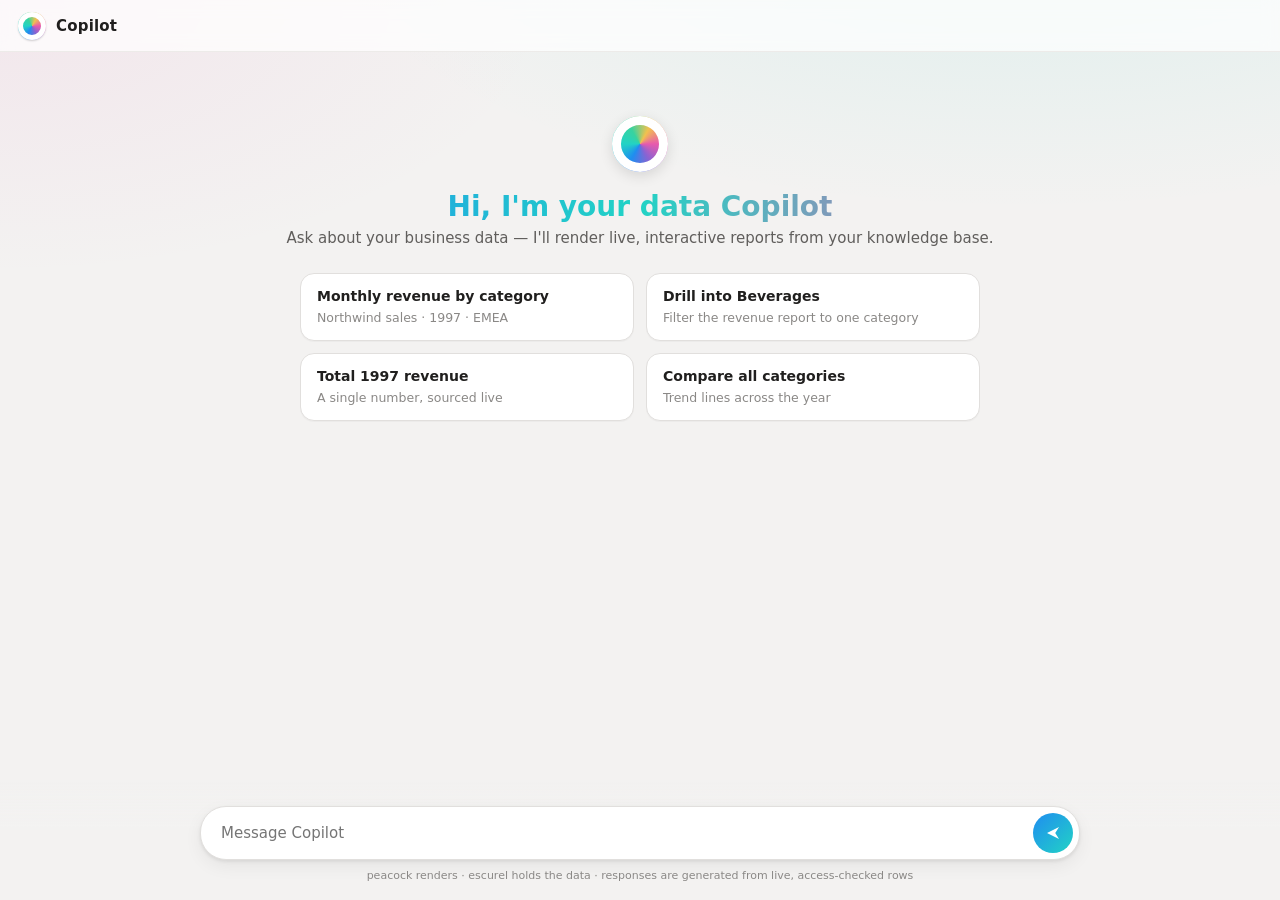
==== crates/peacock-demo/assets/demo.html @ 0a4cb572 "Phases 6–7 + demo: embedded face, HTTP service, Copilot-style chat client The headline verification " ====
<!doctype html>
<html lang="en">
<head>
<meta charset="utf-8" />
<meta name="viewport" content="width=device-width, initial-scale=1" />
<title>Copilot · peacock demo</title>
<style>
  :root {
    --bg: #f3f2f1;
    --panel: #ffffff;
    --ink: #201f1e;
    --ink-soft: #605e5c;
    --ink-faint: #8a8886;
    --line: #edebe9;
    --line-strong: #e1dfdd;
    --user-bubble: #f5f5f3;
    --accent: #0f6cbd;
    --accent-soft: #eff6fc;
    --radius: 14px;
    --shadow: 0 1.6px 3.6px rgba(0,0,0,.08), 0 6px 18px rgba(0,0,0,.06);
    --font: "Segoe UI", -apple-system, system-ui, "Helvetica Neue", Arial, sans-serif;
  }
  * { box-sizing: border-box; }
  html, body { height: 100%; }
  body {
    margin: 0; font-family: var(--font); color: var(--ink);
    background:
      radial-gradient(1200px 500px at 80% -10%, rgba(34,211,197,.10), transparent 60%),
      radial-gradient(1000px 500px at 0% 0%, rgba(232,90,173,.08), transparent 55%),
      var(--bg);
    -webkit-font-smoothing: antialiased;
  }

  /* Copilot ribbon mark */
  .mark { width: 28px; height: 28px; border-radius: 50%; flex: none;
    background: conic-gradient(from 210deg, #1f8df0, #22d3c5, #38d39f, #f2c14e, #e85aad, #8a63d2, #1f8df0);
    box-shadow: inset 0 0 0 5px #fff, 0 1px 2px rgba(0,0,0,.18);
  }
  .mark.sm { width: 22px; height: 22px; box-shadow: inset 0 0 0 4px #fff, 0 1px 2px rgba(0,0,0,.18); }

  header.topbar {
    height: 52px; display: flex; align-items: center; gap: 10px;
    padding: 0 18px; border-bottom: 1px solid var(--line);
    background: rgba(255,255,255,.72); backdrop-filter: blur(8px);
    position: sticky; top: 0; z-index: 5;
  }
  .topbar .brand { font-weight: 600; letter-spacing: .2px; font-size: 15px; }
  .topbar .ctx {
    margin-left: auto; display: flex; gap: 8px; align-items: center;
    font-size: 12px; color: var(--ink-soft);
  }
  .ctx .pill {
    display: inline-flex; align-items: center; gap: 6px;
    background: var(--accent-soft); color: var(--accent);
    border: 1px solid #cfe4f7; padding: 4px 10px; border-radius: 999px; font-weight: 600;
  }
  .ctx .pill .dot { width: 7px; height: 7px; border-radius: 50%; background: #22d3c5; box-shadow: 0 0 0 3px rgba(34,211,197,.18); }

  main { max-width: 880px; margin: 0 auto; padding: 8px 20px 160px; }

  /* Greeting / empty state */
  .hero { text-align: center; padding: 56px 10px 26px; }
  .hero .bigmark { width: 56px; height: 56px; margin: 0 auto 18px;
    border-radius: 50%; background: conic-gradient(from 210deg, #1f8df0, #22d3c5, #38d39f, #f2c14e, #e85aad, #8a63d2, #1f8df0);
    box-shadow: inset 0 0 0 9px #fff, 0 4px 14px rgba(0,0,0,.12); }
  .hero h1 { font-size: 28px; font-weight: 600; margin: 0 0 6px;
    background: linear-gradient(90deg,#1f8df0,#22d3c5,#e85aad); -webkit-background-clip: text; background-clip: text; color: transparent; }
  .hero p { color: var(--ink-soft); margin: 0; font-size: 15px; }
  .suggestions { display: grid; grid-template-columns: repeat(2,1fr); gap: 12px; margin: 26px auto 0; max-width: 680px; }
  .sugg { text-align: left; background: var(--panel); border: 1px solid var(--line-strong);
    border-radius: var(--radius); padding: 14px 16px; cursor: pointer; transition: .15s;
    box-shadow: 0 1px 1px rgba(0,0,0,.03); }
  .sugg:hover { border-color: #c7c6c4; transform: translateY(-1px); box-shadow: var(--shadow); }
  .sugg b { display: block; font-size: 14px; margin-bottom: 3px; }
  .sugg span { font-size: 12.5px; color: var(--ink-faint); }

  /* Messages */
  .msg { display: flex; gap: 12px; margin: 22px 0; animation: rise .35s ease both; }
  @keyframes rise { from { opacity: 0; transform: translateY(8px); } to { opacity: 1; transform: none; } }
  .msg.user { justify-content: flex-end; }
  .msg.user .bubble { background: var(--user-bubble); border: 1px solid var(--line-strong);
    padding: 10px 14px; border-radius: 16px 16px 4px 16px; max-width: 70%; font-size: 14.5px; }
  .msg.bot .avatar { margin-top: 2px; }
  .msg.bot .body { flex: 1; min-width: 0; }
  .msg.bot .body .say { font-size: 14.5px; line-height: 1.55; color: var(--ink); }
  .who { font-size: 12px; color: var(--ink-faint); margin-bottom: 4px; font-weight: 600; }

  /* Typing */
  .typing { display: inline-flex; gap: 4px; padding: 6px 2px; }
  .typing i { width: 7px; height: 7px; border-radius: 50%; background: #b3b0ad; animation: blink 1.2s infinite both; }
  .typing i:nth-child(2){ animation-delay:.2s } .typing i:nth-child(3){ animation-delay:.4s }
  @keyframes blink { 0%,80%,100%{ opacity:.3; transform: translateY(0) } 40%{ opacity:1; transform: translateY(-2px) } }

  /* Report card (the MCP App surface) */
  .card { margin-top: 12px; background: var(--panel); border: 1px solid var(--line-strong);
    border-radius: var(--radius); box-shadow: var(--shadow); overflow: hidden; }
  .card .head { display: flex; align-items: center; gap: 10px; padding: 13px 16px; border-bottom: 1px solid var(--line); }
  .card .head .t { font-weight: 600; font-size: 14.5px; }
  .card .head .sub { font-size: 12px; color: var(--ink-faint); }
  .badge { margin-left: auto; font-size: 11px; font-weight: 600; color: #3b6e22;
    background: #eef7e8; border: 1px solid #d6ecc6; padding: 3px 9px; border-radius: 999px; }
  .kpis { display: flex; gap: 12px; padding: 14px 16px 4px; flex-wrap: wrap; }
  .kpi { flex: 1; min-width: 130px; background: linear-gradient(180deg,#fbfdff,#f4f9fe);
    border: 1px solid #e4eef8; border-radius: 12px; padding: 12px 14px; }
  .kpi .l { font-size: 11.5px; color: var(--ink-soft); text-transform: uppercase; letter-spacing: .4px; }
  .kpi .v { font-size: 24px; font-weight: 700; margin-top: 3px; letter-spacing: -.3px; }
  .kpi .v.accent { color: var(--accent); }
  .chartwrap { padding: 8px 12px 4px; }
  .chartwrap img { width: 100%; height: auto; display: block; border-radius: 8px; }
  .chips { display: flex; gap: 8px; flex-wrap: wrap; padding: 6px 16px 14px; }
  .chip { font-size: 12.5px; padding: 6px 12px; border-radius: 999px; cursor: pointer;
    border: 1px solid var(--line-strong); background: #fff; transition: .14s; }
  .chip:hover { border-color: var(--accent); color: var(--accent); }
  .chip.on { background: var(--accent); color: #fff; border-color: var(--accent); }
  details.tbl { border-top: 1px solid var(--line); }
  details.tbl summary { cursor: pointer; padding: 11px 16px; font-size: 13px; color: var(--ink-soft); user-select: none; }
  details.tbl[open] summary { color: var(--ink); font-weight: 600; }
  .tablebox { max-height: 240px; overflow: auto; padding: 0 8px 12px; }
  table { width: 100%; border-collapse: collapse; font-size: 13px; }
  th, td { text-align: left; padding: 7px 10px; border-bottom: 1px solid var(--line); }
  th { position: sticky; top: 0; background: #fff; color: var(--ink-soft); font-weight: 600; }
  td.num, th.num { text-align: right; font-variant-numeric: tabular-nums; }

  /* Composer */
  .composer { position: fixed; left: 0; right: 0; bottom: 0;
    background: linear-gradient(180deg, rgba(243,242,241,0), var(--bg) 38%); padding: 14px 20px 18px; }
  .composer .inner { max-width: 880px; margin: 0 auto; }
  .quick { display: flex; gap: 8px; flex-wrap: wrap; margin-bottom: 10px; }
  .quick button { font-size: 12.5px; padding: 7px 12px; border-radius: 999px; cursor: pointer;
    background: #fff; border: 1px solid var(--line-strong); color: var(--ink-soft); }
  .quick button:hover { border-color: var(--accent); color: var(--accent); }
  .inputrow { display: flex; align-items: center; gap: 8px; background: #fff;
    border: 1px solid var(--line-strong); border-radius: 26px; padding: 6px 6px 6px 18px;
    box-shadow: var(--shadow); }
  .inputrow input { flex: 1; border: 0; outline: 0; font: inherit; font-size: 15px; background: transparent; color: var(--ink); }
  .send { width: 40px; height: 40px; border: 0; border-radius: 50%; cursor: pointer; color: #fff;
    background: linear-gradient(135deg,#1f8df0,#22d3c5); display: grid; place-items: center; transition: .15s; }
  .send:hover { filter: brightness(1.06); transform: scale(1.04); }
  .send:disabled { opacity: .5; cursor: default; transform: none; }
  .foot { text-align: center; font-size: 11px; color: var(--ink-faint); margin-top: 9px; }
</style>
</head>
<body>
  <header class="topbar">
    <div class="mark"></div>
    <div class="brand">Copilot</div>
    <div class="ctx">
      <span id="ctxPill" class="pill" style="display:none"><span class="dot"></span><span id="ctxText"></span></span>
    </div>
  </header>

  <main id="thread">
    <section class="hero" id="hero">
      <div class="bigmark"></div>
      <h1>Hi, I'm your data Copilot</h1>
      <p>Ask about your business data — I'll render live, interactive reports from your knowledge base.</p>
      <div class="suggestions">
        <div class="sugg" data-q="Show me monthly revenue by product category">
          <b>Monthly revenue by category</b><span>Northwind sales · 1997 · EMEA</span>
        </div>
        <div class="sugg" data-q="How did Beverages perform last year?">
          <b>Drill into Beverages</b><span>Filter the revenue report to one category</span>
        </div>
        <div class="sugg" data-q="What were total sales in 1997?">
          <b>Total 1997 revenue</b><span>A single number, sourced live</span>
        </div>
        <div class="sugg" data-q="Compare categories for the year">
          <b>Compare all categories</b><span>Trend lines across the year</span>
        </div>
      </div>
    </section>
  </main>

  <div class="composer">
    <div class="inner">
      <div class="quick" id="quick"></div>
      <div class="inputrow">
        <input id="input" placeholder="Message Copilot" autocomplete="off" />
        <button class="send" id="send" title="Send">
          <svg width="18" height="18" viewBox="0 0 24 24" fill="none"><path d="M4 12l16-8-5 8 5 8-16-8z" fill="currentColor"/></svg>
        </button>
      </div>
      <div class="foot">peacock renders · escurel holds the data · responses are generated from live, access-checked rows</div>
    </div>
  </div>

<script>
const REPORT = "northwind-monthly-revenue";
const PALETTE = ["#4c78a8","#f58518","#54a24b","#e45756","#72b7b2","#ff9da6","#9d755d","#bab0ac"];
const thread = document.getElementById("thread");
const hero = document.getElementById("hero");
const input = document.getElementById("input");
const sendBtn = document.getElementById("send");
const quick = document.getElementById("quick");
const ctxPill = document.getElementById("ctxPill");
const ctxText = document.getElementById("ctxText");
let currentParams = { from: "1997-01-01", to: "1997-12-31", category: "ALL" };

const money = n => "$" + Number(n).toLocaleString("en-US", {maximumFractionDigits:0});

function scrollDown(){ window.scrollTo({ top: document.body.scrollHeight, behavior: "smooth" }); }

function addUser(text){
  hero?.remove();
  const el = document.createElement("div");
  el.className = "msg user";
  el.innerHTML = `<div class="bubble"></div>`;
  el.querySelector(".bubble").textContent = text;
  thread.appendChild(el); scrollDown();
}

function addBot(){
  const el = document.createElement("div");
  el.className = "msg bot";
  el.innerHTML = `<div class="avatar"><div class="mark sm"></div></div>
    <div class="body"><div class="who">Copilot</div><div class="say"></div></div>`;
  thread.appendChild(el); scrollDown();
  return el.querySelector(".say");
}

function typing(say){ say.innerHTML = `<div class="typing"><i></i><i></i><i></i></div>`; }

function kpiTile(label, value, accent){
  return `<div class="kpi"><div class="l">${label}</div><div class="v ${accent?'accent':''}">${value}</div></div>`;
}

function renderCard(say, data, lead){
  const comps = data.a2ui.components || [];
  const rows = (data.structuredContent.rows) || [];
  const params = data.structuredContent.current_params || currentParams;
  currentParams = params;

  // KPI from the report + a couple derived tiles for richness.
  const kpi = comps.find(c => c.kind === "kpi");
  const total = kpi ? kpi.value : rows.reduce((a,r)=>a+(+r.revenue||0),0);
  const cats = [...new Set(rows.map(r => r.category))];
  const months = [...new Set(rows.map(r => r.month))];
  const top = cats.map(c => [c, rows.filter(r=>r.category===c).reduce((a,r)=>a+(+r.revenue||0),0)])
                  .sort((a,b)=>b[1]-a[1])[0];

  const scope = params.category && params.category !== "ALL" ? params.category : "All categories";

  // Drill chips (distinct categories + all).
  const allCats = ["ALL","Beverages","Condiments","Dairy Products","Produce","Seafood"];
  const chips = allCats.map(c => {
    const on = (params.category||"ALL") === c ? "on" : "";
    const label = c === "ALL" ? "All categories" : c;
    return `<div class="chip ${on}" data-cat="${c}">${label}</div>`;
  }).join("");

  // Table.
  const head = `<tr><th>Month</th><th>Category</th><th class="num">Revenue</th></tr>`;
  const trs = rows.map(r => `<tr><td>${r.month}</td><td>${r.category}</td><td class="num">${money(r.revenue)}</td></tr>`).join("");

  const img = data.png_base64 ? `<div class="chartwrap"><img alt="Revenue chart" src="data:image/png;base64,${data.png_base64}"/></div>` : "";

  say.innerHTML = `
    <div style="margin-bottom:10px">${lead}</div>
    <div class="card">
      <div class="head">
        <div class="mark sm"></div>
        <div><div class="t">Northwind revenue by category</div><div class="sub">${scope} · ${months.length} months · live from escurel</div></div>
        <div class="badge">MCP App · live</div>
      </div>
      <div class="kpis">
        ${kpiTile("Total revenue", money(total), true)}
        ${kpiTile("Categories", String(cats.length))}
        ${kpiTile("Top category", top ? top[0] : "—")}
      </div>
      ${img}
      <div class="chips">${chips}</div>
      <details class="tbl"><summary>Show data (${rows.length} rows)</summary>
        <div class="tablebox"><table>${head}${trs}</table></div>
      </details>
    </div>`;

  // wire drill chips
  say.querySelectorAll(".chip").forEach(ch => ch.addEventListener("click", () => drill(ch.dataset.cat)));

  // context sync indicator (the agent now "knows" the view state)
  ctxPill.style.display = "inline-flex";
  ctxText.textContent = `Context · category = ${params.category||"ALL"}`;
}

async function callRender(params){
  const res = await fetch("/v1/render_report", {
    method: "POST", headers: { "content-type": "application/json" },
    body: JSON.stringify({ report_id: REPORT, params, png: true })
  });
  if(!res.ok){ const e = await res.json().catch(()=>({message:res.statusText})); throw new Error(e.message||"render failed"); }
  return res.json();
}

function leadFor(data){
  const rows = data.structuredContent.rows || [];
  const total = rows.reduce((a,r)=>a+(+r.revenue||0),0);
  const p = data.structuredContent.current_params || {};
  if(p.category && p.category !== "ALL")
    return `Here's <b>${p.category}</b> revenue across 1997 — it totalled <b>${money(total)}</b>. Tap another category to compare, or ask me a follow-up.`;
  return `Here's <b>monthly revenue by product category</b> for 1997 (Northwind, EMEA). The full year came to <b>${money(total)}</b>. Tap a category to drill in.`;
}

async function showReport(params, userText){
  if(userText) addUser(userText);
  const say = addBot(); typing(say);
  try {
    const data = await callRender(params);
    renderCard(say, data, leadFor(data));
    showQuick();
  } catch(e){
    say.innerHTML = `I couldn't render that — <em>${e.message}</em>`;
  }
  scrollDown();
}

async function drill(cat){
  const params = { ...currentParams, category: cat };
  const label = cat === "ALL" ? "all categories" : cat;
  addUser(`Show ${label}`);
  const say = addBot(); typing(say);
  try {
    const data = await callRender(params);
    renderCard(say, data, leadFor(data));
  } catch(e){ say.innerHTML = `Couldn't drill — <em>${e.message}</em>`; }
  scrollDown();
}

function showQuick(){
  quick.innerHTML = "";
  [["Filter to Beverages","Beverages"],["Filter to Seafood","Seafood"],["Back to all categories","ALL"]]
    .forEach(([label,cat]) => {
      const b = document.createElement("button"); b.textContent = label;
      b.onclick = () => drill(cat); quick.appendChild(b);
    });
}

// Intent routing — tiny keyword match so typing feels real.
function route(text){
  const t = text.toLowerCase();
  const cat = ["beverages","condiments","dairy","produce","seafood"].find(c => t.includes(c));
  if(cat){
    const map = {dairy:"Dairy Products"};
    const proper = map[cat] || cat[0].toUpperCase()+cat.slice(1);
    return { params: { ...currentParams, category: proper } };
  }
  return { params: { from:"1997-01-01", to:"1997-12-31", category:"ALL" } };
}

function submit(text){
  if(!text.trim()) return;
  const { params } = route(text);
  showReport(params, text);
}

sendBtn.onclick = () => { const v = input.value; input.value=""; submit(v); };
input.addEventListener("keydown", e => { if(e.key==="Enter"){ const v=input.value; input.value=""; submit(v); }});
document.querySelectorAll(".sugg").forEach(s => s.addEventListener("click", () => submit(s.dataset.q)));
</script>
</body>
</html>
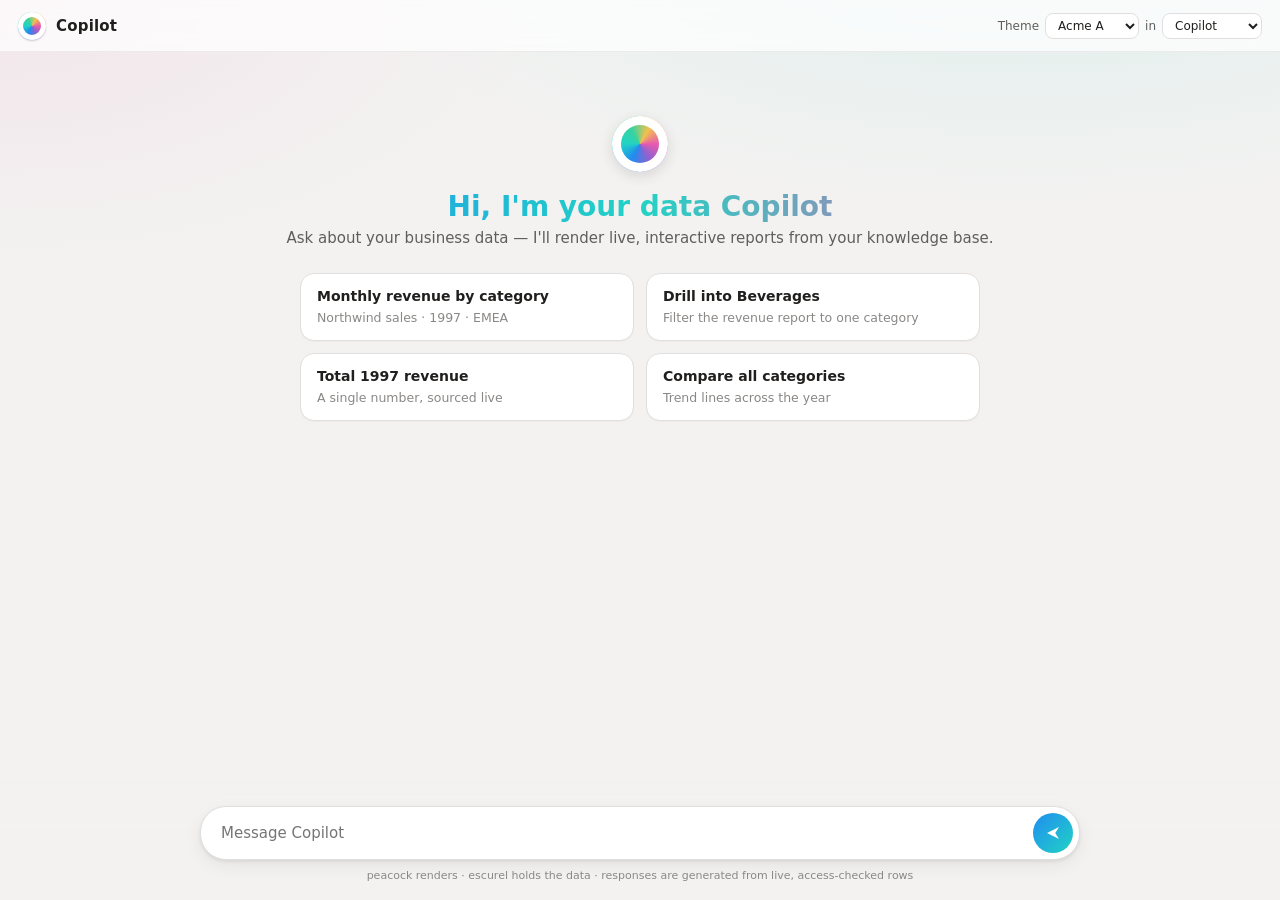
==== commit d021bc69: "Theming polish + demo theme switcher + stacked-bar overview Theming polish: - Real corporate fonts i" ====
--- a/crates/peacock-demo/assets/demo.html
+++ b/crates/peacock-demo/assets/demo.html
@@ -5,20 +5,23 @@
 <meta name="viewport" content="width=device-width, initial-scale=1" />
 <title>Copilot · peacock demo</title>
 <style>
+  /* The demo's tokens reference peacock's --pk-* theme tokens (injected at
+     render time via #pk-theme), falling back to the stock Copilot look. So
+     switching company/host live restyles the whole UI from one CSS source. */
   :root {
-    --bg: #f3f2f1;
-    --panel: #ffffff;
-    --ink: #201f1e;
-    --ink-soft: #605e5c;
+    --bg: var(--pk-bg, #f3f2f1);
+    --panel: var(--pk-surface, #ffffff);
+    --ink: var(--pk-text, #201f1e);
+    --ink-soft: var(--pk-muted, #605e5c);
     --ink-faint: #8a8886;
-    --line: #edebe9;
-    --line-strong: #e1dfdd;
+    --line: var(--pk-border, #edebe9);
+    --line-strong: var(--pk-border, #e1dfdd);
     --user-bubble: #f5f5f3;
-    --accent: #0f6cbd;
+    --accent: var(--pk-brand, #0f6cbd);
     --accent-soft: #eff6fc;
-    --radius: 14px;
+    --radius: var(--pk-radius, 14px);
     --shadow: 0 1.6px 3.6px rgba(0,0,0,.08), 0 6px 18px rgba(0,0,0,.06);
-    --font: "Segoe UI", -apple-system, system-ui, "Helvetica Neue", Arial, sans-serif;
+    --font: var(--pk-font, "Segoe UI", -apple-system, system-ui, "Helvetica Neue", Arial, sans-serif);
   }
   * { box-sizing: border-box; }
   html, body { height: 100%; }
@@ -138,13 +141,32 @@
   .send:hover { filter: brightness(1.06); transform: scale(1.04); }
   .send:disabled { opacity: .5; cursor: default; transform: none; }
   .foot { text-align: center; font-size: 11px; color: var(--ink-faint); margin-top: 9px; }
+  /* Theme switcher controls. */
+  .switch { display: flex; align-items: center; gap: 6px; font-size: 12px; color: var(--ink-soft); }
+  .switch select { font: inherit; font-size: 12px; padding: 4px 8px; border-radius: 8px;
+    border: 1px solid var(--line-strong); background: #fff; color: var(--ink); cursor: pointer; }
 </style>
+<style id="pk-theme"></style>
 </head>
 <body>
   <header class="topbar">
     <div class="mark"></div>
     <div class="brand">Copilot</div>
     <div class="ctx">
+      <div class="switch" title="Corporate identity ⊕ host look — one theme styles the chart and this UI">
+        <span>Theme</span>
+        <select id="brandSel">
+          <option value="default">No brand</option>
+          <option value="company-a" selected>Acme A</option>
+          <option value="company-b">Beta B</option>
+        </select>
+        <span>in</span>
+        <select id="hostSel">
+          <option value="copilot" selected>Copilot</option>
+          <option value="whatsapp">WhatsApp</option>
+          <option value="gemini">Gemini</option>
+        </select>
+      </div>
       <span id="ctxPill" class="pill" style="display:none"><span class="dot"></span><span id="ctxText"></span></span>
     </div>
   </header>
@@ -282,14 +304,29 @@
   ctxText.textContent = `Context · category = ${params.category||"ALL"}`;
 }
 
+const brandSel = document.getElementById("brandSel");
+const hostSel = document.getElementById("hostSel");
+const pkTheme = document.getElementById("pk-theme");
+
 async function callRender(params){
   const res = await fetch("/v1/render_report", {
     method: "POST", headers: { "content-type": "application/json" },
-    body: JSON.stringify({ report_id: REPORT, params, png: true })
+    body: JSON.stringify({ report_id: REPORT, params, png: true,
+                           host: hostSel.value, brand: brandSel.value })
   });
   if(!res.ok){ const e = await res.json().catch(()=>({message:res.statusText})); throw new Error(e.message||"render failed"); }
-  return res.json();
-}
+  const data = await res.json();
+  // One theme, both surfaces: the chart PNG came themed; apply the same CSS to
+  // this UI so the whole report restyles to (company ⊕ host).
+  if(data.theme_css) pkTheme.textContent = data.theme_css;
+  return data;
+}
+
+// Re-render the current report when the company or host changes.
+let lastParams = null;
+function reTheme(){ if(lastParams) showReport(lastParams); }
+brandSel.addEventListener("change", reTheme);
+hostSel.addEventListener("change", reTheme);
 
 function leadFor(data){
   const rows = data.structuredContent.rows || [];
@@ -301,6 +338,7 @@
 }
 
 async function showReport(params, userText){
+  lastParams = params;
   if(userText) addUser(userText);
   const say = addBot(); typing(say);
   try {
@@ -315,6 +353,7 @@
 
 async function drill(cat){
   const params = { ...currentParams, category: cat };
+  lastParams = params;
   const label = cat === "ALL" ? "all categories" : cat;
   addUser(`Show ${label}`);
   const say = addBot(); typing(say);
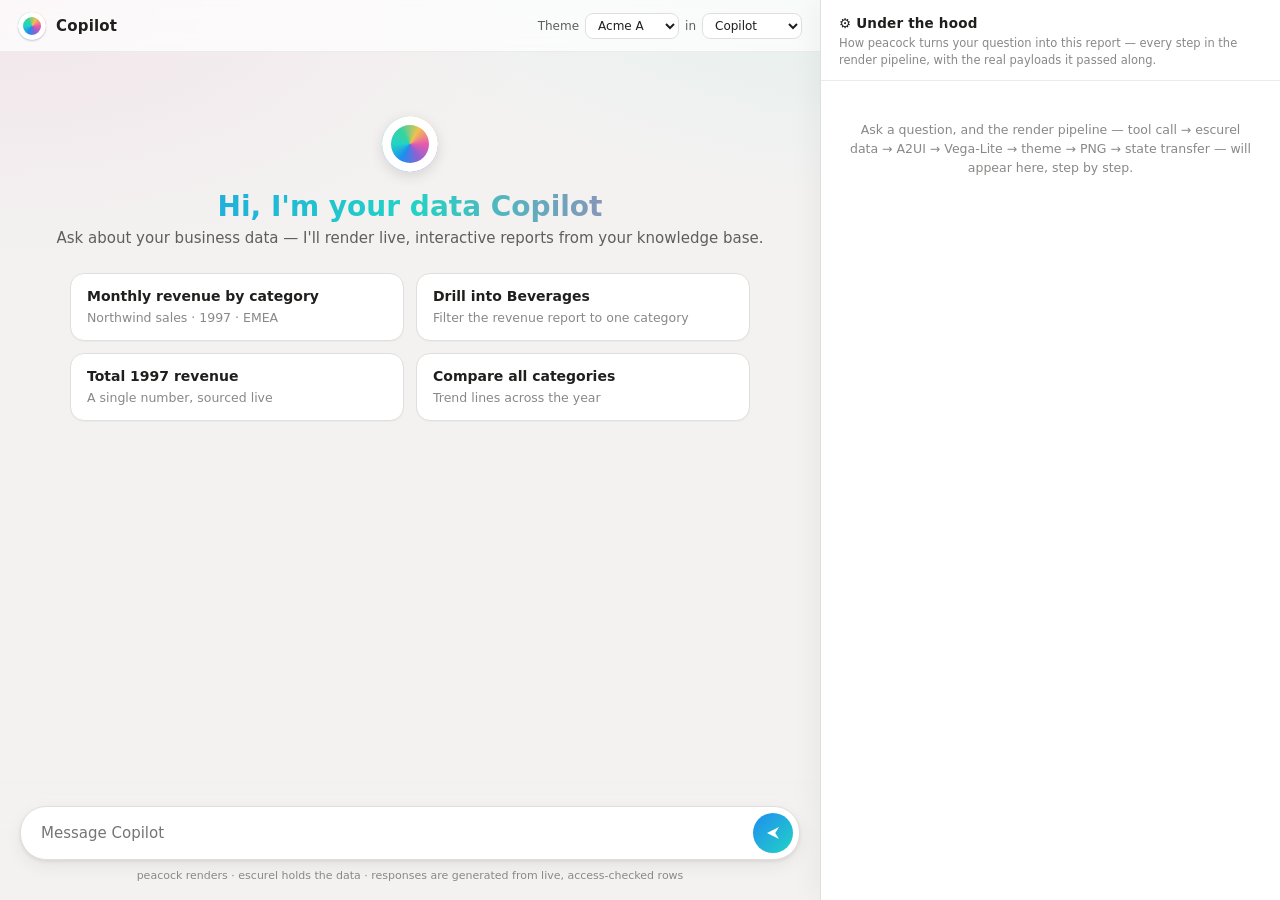
==== commit 7eabf491: "Demo: add an "under the hood" inspector rail beside the chat The render_report response now carries " ====
--- a/crates/peacock-demo/assets/demo.html
+++ b/crates/peacock-demo/assets/demo.html
@@ -145,6 +145,48 @@
   .switch { display: flex; align-items: center; gap: 6px; font-size: 12px; color: var(--ink-soft); }
   .switch select { font: inherit; font-size: 12px; padding: 4px 8px; border-radius: 8px;
     border: 1px solid var(--line-strong); background: #fff; color: var(--ink); cursor: pointer; }
+
+  /* "Under the hood" inspector — the render pipeline beside the chat. Hidden on
+     narrow screens; on wide ones it's a fixed right rail and the chat reserves
+     space for it (body padding-right + composer offset below). */
+  #inspector { position: fixed; top: 0; right: 0; bottom: 0; width: 460px; z-index: 6;
+    background: var(--panel); border-left: 1px solid var(--line-strong);
+    display: none; flex-direction: column; box-shadow: -8px 0 24px rgba(0,0,0,.04); }
+  .insp-head { padding: 15px 18px 12px; border-bottom: 1px solid var(--line); background: var(--panel); }
+  .insp-title { font-weight: 700; font-size: 13.5px; letter-spacing: .2px; }
+  .insp-title::before { content: "⚙  "; }
+  .insp-sub { font-size: 11.5px; color: var(--ink-faint); margin-top: 4px; line-height: 1.45; }
+  .insteps { overflow-y: auto; padding: 10px 18px 32px; flex: 1; }
+  .insp-empty { color: var(--ink-faint); font-size: 12.5px; padding: 30px 6px; text-align: center; line-height: 1.5; }
+  .istep { position: relative; padding: 8px 0 15px 22px; }
+  .istep::before { content: ""; position: absolute; left: 5px; top: 14px; bottom: -3px; width: 2px; background: var(--line-strong); }
+  .istep:last-child::before { display: none; }
+  .istep .dot { position: absolute; left: 0; top: 9px; width: 12px; height: 12px; border-radius: 50%;
+    background: #fff; border: 2px solid var(--accent); }
+  .istep .t { font-size: 12.5px; font-weight: 600; line-height: 1.35; }
+  .istep .n { color: var(--ink-faint); font-weight: 700; margin-right: 5px; }
+  .istep .d { font-size: 11.5px; color: var(--ink-soft); margin-top: 4px; line-height: 1.5; }
+  .kind { display: inline-block; font-size: 9px; font-weight: 700; text-transform: uppercase; letter-spacing: .5px;
+    padding: 1px 6px; border-radius: 6px; margin-left: 6px; vertical-align: 1px; }
+  .k-tool{background:#eef6fc;color:#0f6cbd} .k-data{background:#eef7e8;color:#3b6e22}
+  .k-compose{background:#f3eefc;color:#6b3fa0} .k-guardrail{background:#fdeeee;color:#c4314b}
+  .k-vega{background:#e9f7f5;color:#0a7d77} .k-theme{background:#fdf0f7;color:#b3367f}
+  .k-raster{background:#fff4e6;color:#b5650b} .k-state{background:#eef2f7;color:#3a5a8c}
+  .istep details { margin-top: 7px; }
+  .istep summary { cursor: pointer; font-size: 11px; color: var(--accent); user-select: none;
+    list-style: none; display: inline-flex; align-items: center; gap: 5px; }
+  .istep summary::-webkit-details-marker { display: none; }
+  .istep summary::before { content: "▸"; font-size: 9px; }
+  .istep details[open] summary::before { content: "▾"; }
+  .istep pre { margin: 6px 0 0; background: #1f2430; color: #d7dce5; font-size: 10.5px; line-height: 1.45;
+    border-radius: 8px; padding: 9px 11px; overflow: auto; max-height: 240px; white-space: pre;
+    font-family: ui-monospace, "SF Mono", Menlo, Consolas, monospace; }
+
+  @media (min-width: 1180px) {
+    body { padding-right: 460px; }
+    .composer { right: 460px; }
+    #inspector { display: flex; }
+  }
 </style>
 <style id="pk-theme"></style>
 </head>
@@ -193,6 +235,16 @@
     </section>
   </main>
 
+  <aside id="inspector">
+    <div class="insp-head">
+      <div class="insp-title">Under the hood</div>
+      <div class="insp-sub">How peacock turns your question into this report — every step in the render pipeline, with the real payloads it passed along.</div>
+    </div>
+    <div id="insteps" class="insteps">
+      <div class="insp-empty">Ask a question, and the render pipeline — tool call → escurel data → A2UI → Vega-Lite → theme → PNG → state transfer — will appear here, step by step.</div>
+    </div>
+  </aside>
+
   <div class="composer">
     <div class="inner">
       <div class="quick" id="quick"></div>
@@ -219,6 +271,21 @@
 let currentParams = { from: "1997-01-01", to: "1997-12-31", category: "ALL" };
 
 const money = n => "$" + Number(n).toLocaleString("en-US", {maximumFractionDigits:0});
+const esc = s => String(s).replace(/[&<>]/g, c => ({"&":"&amp;","<":"&lt;",">":"&gt;"}[c]));
+
+// Render the server-provided pipeline trace into the inspector rail, so an
+// interested viewer can see exactly how the rendering was produced.
+function updateInspector(trace){
+  const el = document.getElementById("insteps");
+  if(!trace || !trace.length){ return; }
+  el.innerHTML = trace.map(s => `
+    <div class="istep">
+      <div class="dot"></div>
+      <div class="t"><span class="n">${s.n}</span>${esc(s.title)}<span class="kind k-${s.kind}">${esc(s.kind)}</span></div>
+      ${s.detail ? `<div class="d">${esc(s.detail)}</div>` : ""}
+      ${s.code ? `<details><summary>payload</summary><pre>${esc(s.code)}</pre></details>` : ""}
+    </div>`).join("");
+}
 
 function scrollDown(){ window.scrollTo({ top: document.body.scrollHeight, behavior: "smooth" }); }
 
@@ -302,6 +369,9 @@
   // context sync indicator (the agent now "knows" the view state)
   ctxPill.style.display = "inline-flex";
   ctxText.textContent = `Context · category = ${params.category||"ALL"}`;
+
+  // The "under the hood" rail: show how this very rendering was produced.
+  updateInspector(data.trace);
 }
 
 const brandSel = document.getElementById("brandSel");
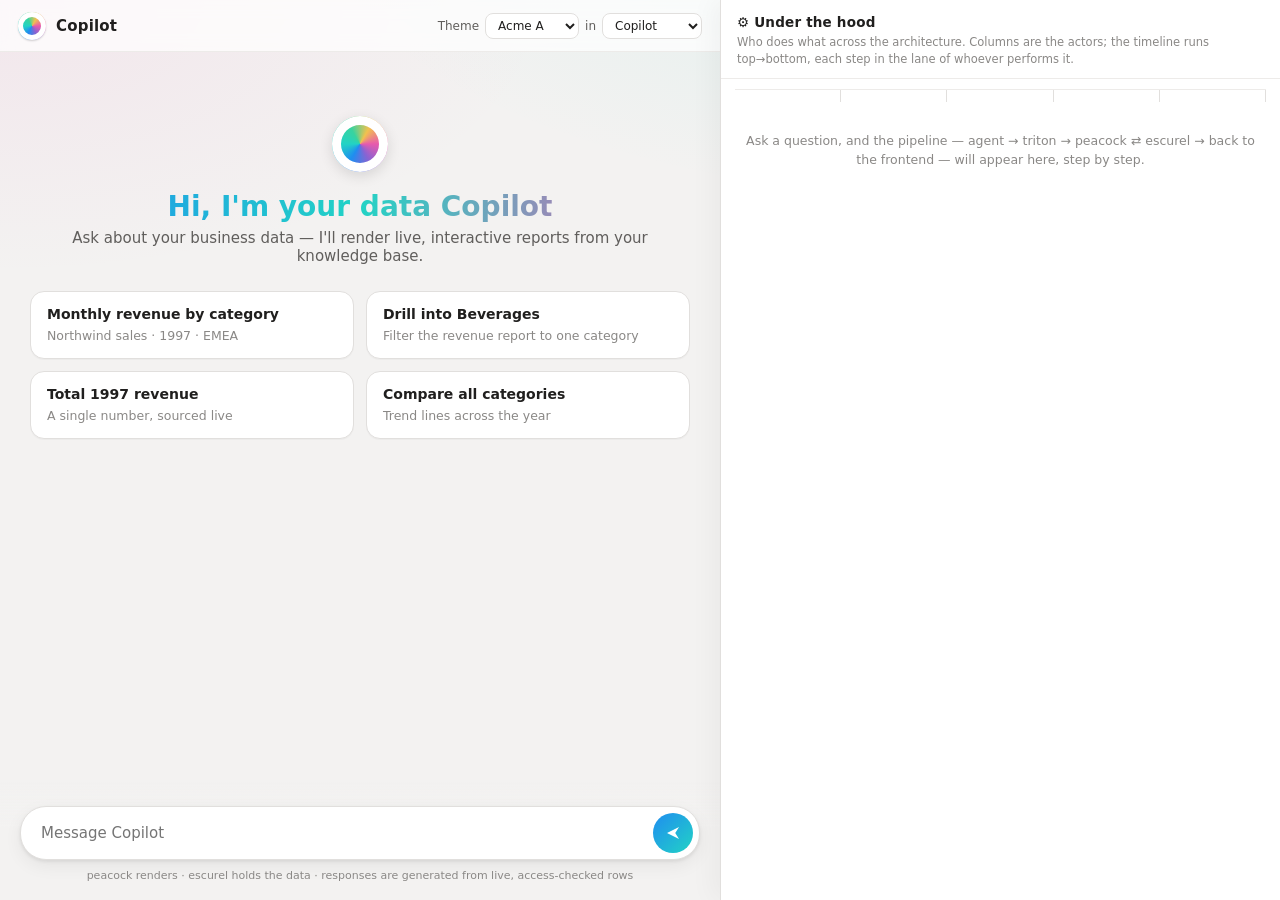
==== commit fe4300d0: "Demo inspector: cross-actor swimlane (who does what) The "under the hood" rail was a single column, " ====
--- a/crates/peacock-demo/assets/demo.html
+++ b/crates/peacock-demo/assets/demo.html
@@ -146,45 +146,64 @@
   .switch select { font: inherit; font-size: 12px; padding: 4px 8px; border-radius: 8px;
     border: 1px solid var(--line-strong); background: #fff; color: var(--ink); cursor: pointer; }
 
-  /* "Under the hood" inspector — the render pipeline beside the chat. Hidden on
-     narrow screens; on wide ones it's a fixed right rail and the chat reserves
-     space for it (body padding-right + composer offset below). */
-  #inspector { position: fixed; top: 0; right: 0; bottom: 0; width: 460px; z-index: 6;
+  /* "Under the hood" inspector — the render pipeline as a cross-actor swimlane:
+     columns are the architecture actors (frontend · agent · triton · peacock ·
+     escurel), the timeline runs top→bottom, and each step sits in the lane of
+     whoever performs it, so the hand-offs of work and state are visible. Hidden
+     on narrow screens; on wide ones it's a fixed right rail and the chat
+     reserves space for it (body padding-right + composer offset below). */
+  #inspector { position: fixed; top: 0; right: 0; bottom: 0; width: 560px; z-index: 6;
     background: var(--panel); border-left: 1px solid var(--line-strong);
     display: none; flex-direction: column; box-shadow: -8px 0 24px rgba(0,0,0,.04); }
-  .insp-head { padding: 15px 18px 12px; border-bottom: 1px solid var(--line); background: var(--panel); }
+  .insp-head { padding: 14px 16px 11px; border-bottom: 1px solid var(--line); background: var(--panel); }
   .insp-title { font-weight: 700; font-size: 13.5px; letter-spacing: .2px; }
   .insp-title::before { content: "⚙  "; }
   .insp-sub { font-size: 11.5px; color: var(--ink-faint); margin-top: 4px; line-height: 1.45; }
-  .insteps { overflow-y: auto; padding: 10px 18px 32px; flex: 1; }
+  .insteps { overflow-y: auto; padding: 0 14px 32px; flex: 1; }
   .insp-empty { color: var(--ink-faint); font-size: 12.5px; padding: 30px 6px; text-align: center; line-height: 1.5; }
-  .istep { position: relative; padding: 8px 0 15px 22px; }
-  .istep::before { content: ""; position: absolute; left: 5px; top: 14px; bottom: -3px; width: 2px; background: var(--line-strong); }
-  .istep:last-child::before { display: none; }
-  .istep .dot { position: absolute; left: 0; top: 9px; width: 12px; height: 12px; border-radius: 50%;
-    background: #fff; border: 2px solid var(--accent); }
-  .istep .t { font-size: 12.5px; font-weight: 600; line-height: 1.35; }
-  .istep .n { color: var(--ink-faint); font-weight: 700; margin-right: 5px; }
-  .istep .d { font-size: 11.5px; color: var(--ink-soft); margin-top: 4px; line-height: 1.5; }
-  .kind { display: inline-block; font-size: 9px; font-weight: 700; text-transform: uppercase; letter-spacing: .5px;
-    padding: 1px 6px; border-radius: 6px; margin-left: 6px; vertical-align: 1px; }
-  .k-tool{background:#eef6fc;color:#0f6cbd} .k-data{background:#eef7e8;color:#3b6e22}
-  .k-compose{background:#f3eefc;color:#6b3fa0} .k-guardrail{background:#fdeeee;color:#c4314b}
-  .k-vega{background:#e9f7f5;color:#0a7d77} .k-theme{background:#fdf0f7;color:#b3367f}
-  .k-raster{background:#fff4e6;color:#b5650b} .k-state{background:#eef2f7;color:#3a5a8c}
-  .istep details { margin-top: 7px; }
-  .istep summary { cursor: pointer; font-size: 11px; color: var(--accent); user-select: none;
+
+  /* Per-actor accent colour, shared by the lane header and its step cards. */
+  .a-frontend { --ac: #2563eb; } .a-agent { --ac: #7c3aed; } .a-triton { --ac: #d97706; }
+  .a-peacock  { --ac: #db2777; } .a-escurel { --ac: #059669; }
+
+  /* Sticky lane headers (the columns). */
+  .swim-head { display: grid; grid-template-columns: repeat(5, 1fr); position: sticky; top: 0; z-index: 3;
+    background: var(--panel); padding: 10px 0 0; border-bottom: 1px solid var(--line); }
+  .swim-head .ah { text-align: center; font-size: 10.5px; font-weight: 700; color: var(--ink);
+    margin: 0 3px; padding-bottom: 6px; border-bottom: 2.5px solid var(--ac); }
+  .swim-head .ah small { display: block; font-weight: 500; font-size: 8.5px; color: var(--ink-faint); margin-top: 2px; }
+
+  /* The lane grid: 5 columns with faint vertical rails at the boundaries. */
+  .swim { display: grid; grid-template-columns: repeat(5, 1fr); grid-auto-rows: min-content;
+    padding-top: 12px;
+    background: repeating-linear-gradient(to right,
+      transparent 0 calc(20% - 1px), var(--line-strong) calc(20% - 1px) 20%); }
+
+  .scard { margin: 0 3px 12px; background: #fff; border: 1px solid var(--line-strong);
+    border-left: 3px solid var(--ac); border-radius: 9px; padding: 7px 8px 8px;
+    box-shadow: 0 1px 2px rgba(0,0,0,.05); min-width: 0; }
+  .scard .sc-top { display: flex; align-items: center; gap: 5px; margin-bottom: 3px; }
+  .scard .sc-n { font-size: 9.5px; font-weight: 700; color: #fff; background: var(--ac);
+    width: 16px; height: 16px; border-radius: 50%; display: grid; place-items: center; flex: none; }
+  .scard .sc-kind { font-size: 8px; font-weight: 700; letter-spacing: .4px; text-transform: uppercase;
+    color: var(--ac); overflow: hidden; text-overflow: ellipsis; }
+  .scard .sc-title { font-size: 11px; font-weight: 650; line-height: 1.25; overflow-wrap: anywhere; }
+  .scard .sc-detail { font-size: 10px; color: var(--ink-soft); line-height: 1.4; margin-top: 3px; overflow-wrap: anywhere; }
+
+  /* Payloads break out to the full panel width (legible JSON/CSS). */
+  .scard-pl { grid-column: 1 / -1; margin: -6px 3px 14px; }
+  .scard-pl summary { cursor: pointer; font-size: 10.5px; color: var(--accent); user-select: none;
     list-style: none; display: inline-flex; align-items: center; gap: 5px; }
-  .istep summary::-webkit-details-marker { display: none; }
-  .istep summary::before { content: "▸"; font-size: 9px; }
-  .istep details[open] summary::before { content: "▾"; }
-  .istep pre { margin: 6px 0 0; background: #1f2430; color: #d7dce5; font-size: 10.5px; line-height: 1.45;
+  .scard-pl summary::-webkit-details-marker { display: none; }
+  .scard-pl summary::before { content: "▸"; font-size: 9px; }
+  .scard-pl[open] summary::before { content: "▾"; }
+  .scard-pl pre { margin: 6px 0 0; background: #1f2430; color: #d7dce5; font-size: 10.5px; line-height: 1.45;
     border-radius: 8px; padding: 9px 11px; overflow: auto; max-height: 240px; white-space: pre;
     font-family: ui-monospace, "SF Mono", Menlo, Consolas, monospace; }
 
-  @media (min-width: 1180px) {
-    body { padding-right: 460px; }
-    .composer { right: 460px; }
+  @media (min-width: 1240px) {
+    body { padding-right: 560px; }
+    .composer { right: 560px; }
     #inspector { display: flex; }
   }
 </style>
@@ -238,10 +257,12 @@
   <aside id="inspector">
     <div class="insp-head">
       <div class="insp-title">Under the hood</div>
-      <div class="insp-sub">How peacock turns your question into this report — every step in the render pipeline, with the real payloads it passed along.</div>
+      <div class="insp-sub">Who does what across the architecture. Columns are the actors; the timeline runs top→bottom, each step in the lane of whoever performs it.</div>
     </div>
     <div id="insteps" class="insteps">
-      <div class="insp-empty">Ask a question, and the render pipeline — tool call → escurel data → A2UI → Vega-Lite → theme → PNG → state transfer — will appear here, step by step.</div>
+      <div class="swim-head" id="swimHead"></div>
+      <div class="swim" id="swimBody"></div>
+      <div class="insp-empty" id="swimEmpty">Ask a question, and the pipeline — agent → triton → peacock ⇄ escurel → back to the frontend — will appear here, step by step.</div>
     </div>
   </aside>
 
@@ -273,18 +294,37 @@
 const money = n => "$" + Number(n).toLocaleString("en-US", {maximumFractionDigits:0});
 const esc = s => String(s).replace(/[&<>]/g, c => ({"&":"&amp;","<":"&lt;",">":"&gt;"}[c]));
 
-// Render the server-provided pipeline trace into the inspector rail, so an
-// interested viewer can see exactly how the rendering was produced.
+// The architecture actors, left→right, that own the inspector's lanes.
+const ACTORS = [
+  { key: "frontend", name: "Frontend", sub: "Copilot · WhatsApp" },
+  { key: "agent",    name: "Agent",    sub: "e.g. anofox" },
+  { key: "triton",   name: "Triton",   sub: "gateway" },
+  { key: "peacock",  name: "peacock",  sub: "renderer" },
+  { key: "escurel",  name: "escurel",  sub: "data" },
+];
+
+// Render the server-provided pipeline trace as a cross-actor swimlane, so an
+// interested viewer sees who does what and where state is handed off.
 function updateInspector(trace){
-  const el = document.getElementById("insteps");
   if(!trace || !trace.length){ return; }
-  el.innerHTML = trace.map(s => `
-    <div class="istep">
-      <div class="dot"></div>
-      <div class="t"><span class="n">${s.n}</span>${esc(s.title)}<span class="kind k-${s.kind}">${esc(s.kind)}</span></div>
-      ${s.detail ? `<div class="d">${esc(s.detail)}</div>` : ""}
-      ${s.code ? `<details><summary>payload</summary><pre>${esc(s.code)}</pre></details>` : ""}
-    </div>`).join("");
+  document.getElementById("swimEmpty").style.display = "none";
+  document.getElementById("swimHead").innerHTML =
+    ACTORS.map(a => `<div class="ah a-${a.key}">${a.name}<small>${a.sub}</small></div>`).join("");
+  const colOf = k => Math.max(0, ACTORS.findIndex(a => a.key === k)) + 1;
+  let row = 1, html = "";
+  trace.forEach(s => {
+    html += `<div class="scard a-${s.actor}" style="grid-column:${colOf(s.actor)};grid-row:${row}">
+        <div class="sc-top"><span class="sc-n">${s.n}</span><span class="sc-kind">${esc(s.kind)}</span></div>
+        <div class="sc-title">${esc(s.title)}</div>
+        ${s.detail ? `<div class="sc-detail">${esc(s.detail)}</div>` : ""}
+      </div>`;
+    row++;
+    if(s.code){
+      html += `<details class="scard-pl" style="grid-row:${row}"><summary>payload — ${esc(s.actor)}</summary><pre>${esc(s.code)}</pre></details>`;
+      row++;
+    }
+  });
+  document.getElementById("swimBody").innerHTML = html;
 }
 
 function scrollDown(){ window.scrollTo({ top: document.body.scrollHeight, behavior: "smooth" }); }
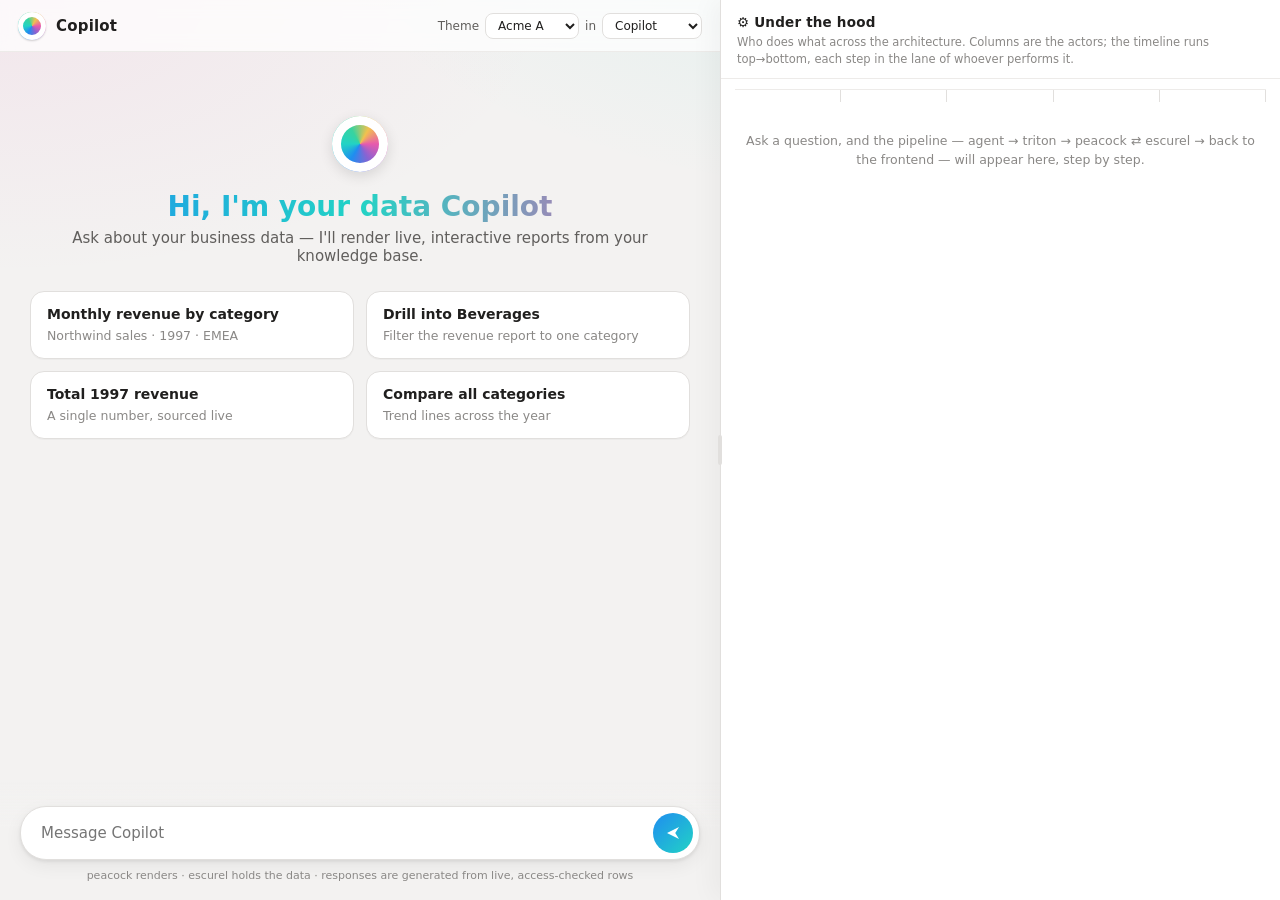
==== commit 10110646: "Demo inspector: resizable rail + per-step protocol badges Two refinements to the "under the hood" sw" ====
--- a/crates/peacock-demo/assets/demo.html
+++ b/crates/peacock-demo/assets/demo.html
@@ -22,6 +22,8 @@
     --radius: var(--pk-radius, 14px);
     --shadow: 0 1.6px 3.6px rgba(0,0,0,.08), 0 6px 18px rgba(0,0,0,.06);
     --font: var(--pk-font, "Segoe UI", -apple-system, system-ui, "Helvetica Neue", Arial, sans-serif);
+    /* Width of the "under the hood" rail; draggable (see .insp-resizer). */
+    --insp-w: 560px;
   }
   * { box-sizing: border-box; }
   html, body { height: 100%; }
@@ -152,9 +154,20 @@
      whoever performs it, so the hand-offs of work and state are visible. Hidden
      on narrow screens; on wide ones it's a fixed right rail and the chat
      reserves space for it (body padding-right + composer offset below). */
-  #inspector { position: fixed; top: 0; right: 0; bottom: 0; width: 560px; z-index: 6;
+  #inspector { position: fixed; top: 0; right: 0; bottom: 0; width: var(--insp-w); z-index: 6;
     background: var(--panel); border-left: 1px solid var(--line-strong);
     display: none; flex-direction: column; box-shadow: -8px 0 24px rgba(0,0,0,.04); }
+  /* Drag handle straddling the chat/inspector boundary. */
+  .insp-resizer { position: absolute; left: -4px; top: 0; bottom: 0; width: 9px; z-index: 8;
+    cursor: col-resize; }
+  .insp-resizer::before { content: ""; position: absolute; left: 4px; top: 0; bottom: 0; width: 2px;
+    background: transparent; transition: background .12s; }
+  .insp-resizer:hover::before, body.resizing .insp-resizer::before { background: var(--accent); }
+  .insp-resizer::after { content: ""; position: absolute; left: 1px; top: 50%; width: 4px; height: 30px;
+    transform: translateY(-50%); border-radius: 3px; background: var(--line-strong); }
+  .insp-resizer:hover::after, body.resizing .insp-resizer::after { background: var(--accent); }
+  body.resizing { cursor: col-resize; user-select: none; }
+  body.resizing #inspector, body.resizing main, body.resizing .composer { transition: none; }
   .insp-head { padding: 14px 16px 11px; border-bottom: 1px solid var(--line); background: var(--panel); }
   .insp-title { font-weight: 700; font-size: 13.5px; letter-spacing: .2px; }
   .insp-title::before { content: "⚙  "; }
@@ -182,11 +195,20 @@
   .scard { margin: 0 3px 12px; background: #fff; border: 1px solid var(--line-strong);
     border-left: 3px solid var(--ac); border-radius: 9px; padding: 7px 8px 8px;
     box-shadow: 0 1px 2px rgba(0,0,0,.05); min-width: 0; }
-  .scard .sc-top { display: flex; align-items: center; gap: 5px; margin-bottom: 3px; }
+  .scard .sc-top { display: flex; align-items: center; gap: 5px; margin-bottom: 3px; flex-wrap: wrap; }
   .scard .sc-n { font-size: 9.5px; font-weight: 700; color: #fff; background: var(--ac);
     width: 16px; height: 16px; border-radius: 50%; display: grid; place-items: center; flex: none; }
   .scard .sc-kind { font-size: 8px; font-weight: 700; letter-spacing: .4px; text-transform: uppercase;
     color: var(--ac); overflow: hidden; text-overflow: ellipsis; }
+  /* Transport/protocol of the step (MCP · HTTP · in-proc · Chat). */
+  .scard .sc-proto { margin-left: auto; font-family: ui-monospace, Menlo, Consolas, monospace;
+    font-size: 8px; font-weight: 700; letter-spacing: .2px; padding: 1px 5px; border-radius: 5px;
+    border: 1px solid; white-space: nowrap; cursor: help; }
+  .p-mcp    { color: #6d28d9; background: #f3eefc; border-color: #e2d4f7; }
+  .p-http   { color: #1d4ed8; background: #eef3fe; border-color: #d4e0fb; }
+  .p-httpmcp{ color: #1d4ed8; background: #eef3fe; border-color: #d4e0fb; }
+  .p-inproc { color: #6b7280; background: #f3f4f6; border-color: #e3e5e9; }
+  .p-chat   { color: #0f766e; background: #e8f6f4; border-color: #cdeae6; }
   .scard .sc-title { font-size: 11px; font-weight: 650; line-height: 1.25; overflow-wrap: anywhere; }
   .scard .sc-detail { font-size: 10px; color: var(--ink-soft); line-height: 1.4; margin-top: 3px; overflow-wrap: anywhere; }
 
@@ -202,8 +224,8 @@
     font-family: ui-monospace, "SF Mono", Menlo, Consolas, monospace; }
 
   @media (min-width: 1240px) {
-    body { padding-right: 560px; }
-    .composer { right: 560px; }
+    body { padding-right: var(--insp-w); }
+    .composer { right: var(--insp-w); }
     #inspector { display: flex; }
   }
 </style>
@@ -255,6 +277,7 @@
   </main>
 
   <aside id="inspector">
+    <div class="insp-resizer" id="inspResizer" title="Drag to resize"></div>
     <div class="insp-head">
       <div class="insp-title">Under the hood</div>
       <div class="insp-sub">Who does what across the architecture. Columns are the actors; the timeline runs top→bottom, each step in the lane of whoever performs it.</div>
@@ -294,6 +317,28 @@
 const money = n => "$" + Number(n).toLocaleString("en-US", {maximumFractionDigits:0});
 const esc = s => String(s).replace(/[&<>]/g, c => ({"&":"&amp;","<":"&lt;",">":"&gt;"}[c]));
 
+// Make the inspector rail resizable against the chat: dragging the handle sets
+// --insp-w, which drives the rail width AND the chat's reserved space (body
+// padding-right + composer offset). Persisted so it survives reloads.
+(function(){
+  const root = document.documentElement;
+  const resizer = document.getElementById("inspResizer");
+  const MIN = 380, KEEP_CHAT = 420;
+  const saved = parseInt(localStorage.getItem("pk-insp-w") || "", 10);
+  if(saved) root.style.setProperty("--insp-w", saved + "px");
+  function setW(px){
+    px = Math.max(MIN, Math.min(px, window.innerWidth - KEEP_CHAT));
+    root.style.setProperty("--insp-w", px + "px");
+    localStorage.setItem("pk-insp-w", String(px));
+  }
+  let dragging = false;
+  resizer.addEventListener("mousedown", e => { dragging = true; document.body.classList.add("resizing"); e.preventDefault(); });
+  window.addEventListener("mousemove", e => { if(dragging) setW(window.innerWidth - e.clientX); });
+  window.addEventListener("mouseup", () => { if(dragging){ dragging = false; document.body.classList.remove("resizing"); } });
+  // Double-click the handle to reset to the default width.
+  resizer.addEventListener("dblclick", () => setW(560));
+})();
+
 // The architecture actors, left→right, that own the inspector's lanes.
 const ACTORS = [
   { key: "frontend", name: "Frontend", sub: "Copilot · WhatsApp" },
@@ -313,8 +358,11 @@
   const colOf = k => Math.max(0, ACTORS.findIndex(a => a.key === k)) + 1;
   let row = 1, html = "";
   trace.forEach(s => {
+    const proto = s.protocol
+      ? `<span class="sc-proto p-${s.protocol.toLowerCase().replace(/[^a-z0-9]+/g,'')}" title="${esc(s.wire||'')}">${esc(s.protocol)}</span>`
+      : "";
     html += `<div class="scard a-${s.actor}" style="grid-column:${colOf(s.actor)};grid-row:${row}">
-        <div class="sc-top"><span class="sc-n">${s.n}</span><span class="sc-kind">${esc(s.kind)}</span></div>
+        <div class="sc-top"><span class="sc-n">${s.n}</span><span class="sc-kind">${esc(s.kind)}</span>${proto}</div>
         <div class="sc-title">${esc(s.title)}</div>
         ${s.detail ? `<div class="sc-detail">${esc(s.detail)}</div>` : ""}
       </div>`;
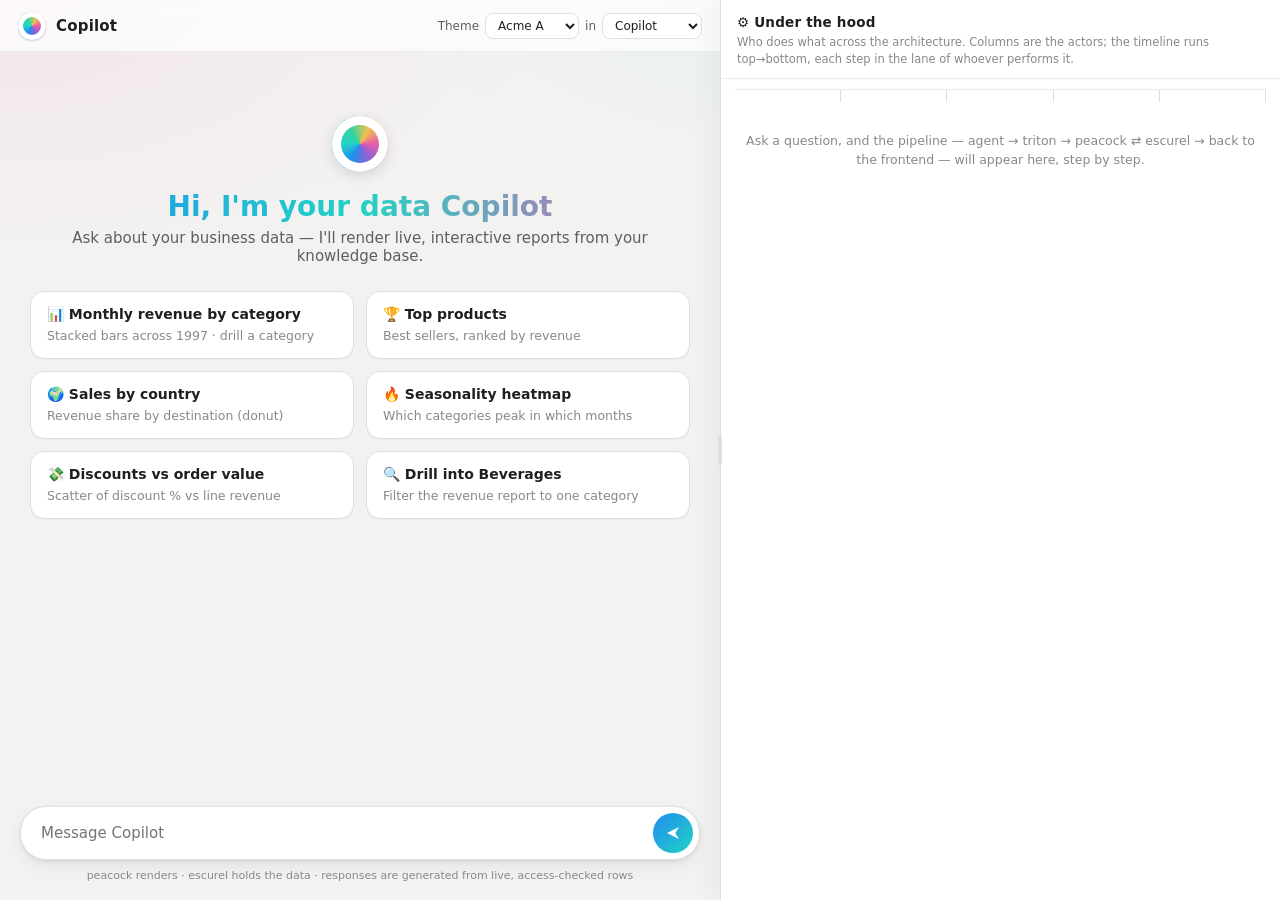
==== commit 13dcc9bc: "Demo: generalize the UI to all five Northwind scenarios The chat client was hard-wired to the revenu" ====
--- a/crates/peacock-demo/assets/demo.html
+++ b/crates/peacock-demo/assets/demo.html
@@ -261,16 +261,22 @@
       <p>Ask about your business data — I'll render live, interactive reports from your knowledge base.</p>
       <div class="suggestions">
         <div class="sugg" data-q="Show me monthly revenue by product category">
-          <b>Monthly revenue by category</b><span>Northwind sales · 1997 · EMEA</span>
+          <b>📊 Monthly revenue by category</b><span>Stacked bars across 1997 · drill a category</span>
+        </div>
+        <div class="sugg" data-q="What are our best-selling products?">
+          <b>🏆 Top products</b><span>Best sellers, ranked by revenue</span>
+        </div>
+        <div class="sugg" data-q="Where do our sales come from by country?">
+          <b>🌍 Sales by country</b><span>Revenue share by destination (donut)</span>
+        </div>
+        <div class="sugg" data-q="Show the seasonality heatmap">
+          <b>🔥 Seasonality heatmap</b><span>Which categories peak in which months</span>
+        </div>
+        <div class="sugg" data-q="Do discounts drive bigger orders?">
+          <b>💸 Discounts vs order value</b><span>Scatter of discount % vs line revenue</span>
         </div>
         <div class="sugg" data-q="How did Beverages perform last year?">
-          <b>Drill into Beverages</b><span>Filter the revenue report to one category</span>
-        </div>
-        <div class="sugg" data-q="What were total sales in 1997?">
-          <b>Total 1997 revenue</b><span>A single number, sourced live</span>
-        </div>
-        <div class="sugg" data-q="Compare categories for the year">
-          <b>Compare all categories</b><span>Trend lines across the year</span>
+          <b>🔍 Drill into Beverages</b><span>Filter the revenue report to one category</span>
         </div>
       </div>
     </section>
@@ -303,8 +309,16 @@
   </div>
 
 <script>
-const REPORT = "northwind-monthly-revenue";
-const PALETTE = ["#4c78a8","#f58518","#54a24b","#e45756","#72b7b2","#ff9da6","#9d755d","#bab0ac"];
+// The Northwind scenarios this demo can render. Each is a distinct escurel
+// report (different question, different chart shape); `drill` marks the ones
+// that support the category filter chips.
+const REPORTS = {
+  "northwind-monthly-revenue": { icon: "📊", title: "Revenue by category", drill: "category" },
+  "northwind-top-products":    { icon: "🏆", title: "Top products by revenue" },
+  "northwind-sales-by-country":{ icon: "🌍", title: "Sales by country" },
+  "northwind-seasonality":     { icon: "🔥", title: "Revenue seasonality (heatmap)", drill: "category" },
+  "northwind-discount-vs-value":{ icon: "💸", title: "Discounts vs order value" },
+};
 const thread = document.getElementById("thread");
 const hero = document.getElementById("hero");
 const input = document.getElementById("input");
@@ -313,9 +327,20 @@
 const ctxPill = document.getElementById("ctxPill");
 const ctxText = document.getElementById("ctxText");
 let currentParams = { from: "1997-01-01", to: "1997-12-31", category: "ALL" };
+let currentReport = "northwind-monthly-revenue";
+let lastReport = currentReport, lastParams = null;
 
 const money = n => "$" + Number(n).toLocaleString("en-US", {maximumFractionDigits:0});
 const esc = s => String(s).replace(/[&<>]/g, c => ({"&":"&amp;","<":"&lt;",">":"&gt;"}[c]));
+const NUMCOL = /revenue|value|price|quantity|discount|total|count/i;
+const prettyCol = c => c.replace(/_pct$/," %").replace(/_/g," ").replace(/^./, m => m.toUpperCase());
+function fmtCell(col, v){
+  const n = Number(v);
+  if(v === null || v === undefined || (typeof v !== "number" && isNaN(n))) return esc(String(v));
+  if(/discount/i.test(col)) return n.toFixed(0) + "%";
+  if(/revenue|value|price|total/i.test(col)) return money(n);
+  return Number.isInteger(n) ? String(n) : n.toFixed(2);
+}
 
 // Make the inspector rail resizable against the chat: dragging the handle sets
 // --insp-w, which drives the rail width AND the chat's reserved space (body
@@ -402,61 +427,66 @@
 }
 
 function renderCard(say, data, lead){
+  const report = REPORTS[currentReport] || { title: currentReport };
   const comps = data.a2ui.components || [];
-  const rows = (data.structuredContent.rows) || [];
+  const rows = data.structuredContent.rows || [];
   const params = data.structuredContent.current_params || currentParams;
   currentParams = params;
-
-  // KPI from the report + a couple derived tiles for richness.
-  const kpi = comps.find(c => c.kind === "kpi");
-  const total = kpi ? kpi.value : rows.reduce((a,r)=>a+(+r.revenue||0),0);
-  const cats = [...new Set(rows.map(r => r.category))];
-  const months = [...new Set(rows.map(r => r.month))];
-  const top = cats.map(c => [c, rows.filter(r=>r.category===c).reduce((a,r)=>a+(+r.revenue||0),0)])
-                  .sort((a,b)=>b[1]-a[1])[0];
-
-  const scope = params.category && params.category !== "ALL" ? params.category : "All categories";
-
-  // Drill chips (distinct categories + all).
-  const allCats = ["ALL","Beverages","Condiments","Dairy Products","Produce","Seafood"];
-  const chips = allCats.map(c => {
-    const on = (params.category||"ALL") === c ? "on" : "";
-    const label = c === "ALL" ? "All categories" : c;
-    return `<div class="chip ${on}" data-cat="${c}">${label}</div>`;
-  }).join("");
-
-  // Table.
-  const head = `<tr><th>Month</th><th>Category</th><th class="num">Revenue</th></tr>`;
-  const trs = rows.map(r => `<tr><td>${r.month}</td><td>${r.category}</td><td class="num">${money(r.revenue)}</td></tr>`).join("");
-
-  const img = data.png_base64 ? `<div class="chartwrap"><img alt="Revenue chart" src="data:image/png;base64,${data.png_base64}"/></div>` : "";
+  const cols = rows.length ? Object.keys(rows[0]) : [];
+
+  // KPI tiles: render the report's own kpi component(s), formatted by label,
+  // plus a row-count tile — all driven by what peacock actually composed.
+  const kpis = comps.filter(c => c.kind === "kpi").map((k, i) => {
+    let val = k.value;
+    if(typeof val === "number"){
+      if(/%|discount/i.test(k.label)) val = val.toFixed(0) + "%";
+      else if(/revenue|total/i.test(k.label)) val = money(val);
+      else val = Number.isInteger(val) ? String(val) : val.toFixed(1);
+    }
+    return kpiTile(k.label, val, i === 0);
+  });
+  kpis.push(kpiTile("Rows", String(rows.length)));
+
+  const img = data.png_base64
+    ? `<div class="chartwrap"><img alt="${esc(report.title)}" src="data:image/png;base64,${data.png_base64}"/></div>` : "";
+
+  // Generic table over whatever columns this report returned.
+  const head = `<tr>${cols.map(c => `<th class="${NUMCOL.test(c)?'num':''}">${esc(prettyCol(c))}</th>`).join("")}</tr>`;
+  const trs = rows.map(r => `<tr>${cols.map(c => `<td class="${NUMCOL.test(c)?'num':''}">${fmtCell(c, r[c])}</td>`).join("")}</tr>`).join("");
+
+  // Drill chips only for category-dimension reports.
+  let chipsHtml = "";
+  if(report.drill === "category"){
+    const allCats = ["ALL","Beverages","Condiments","Dairy Products","Produce","Seafood"];
+    chipsHtml = `<div class="chips">` + allCats.map(c => {
+      const on = (params.category||"ALL") === c ? "on" : "";
+      return `<div class="chip ${on}" data-cat="${c}">${c === "ALL" ? "All categories" : c}</div>`;
+    }).join("") + `</div>`;
+  }
 
   say.innerHTML = `
     <div style="margin-bottom:10px">${lead}</div>
     <div class="card">
       <div class="head">
         <div class="mark sm"></div>
-        <div><div class="t">Northwind revenue by category</div><div class="sub">${scope} · ${months.length} months · live from escurel</div></div>
+        <div><div class="t">${report.icon||""} ${esc(report.title)}</div><div class="sub">${rows.length} rows · 1997 · EMEA · live from escurel</div></div>
         <div class="badge">MCP App · live</div>
       </div>
-      <div class="kpis">
-        ${kpiTile("Total revenue", money(total), true)}
-        ${kpiTile("Categories", String(cats.length))}
-        ${kpiTile("Top category", top ? top[0] : "—")}
-      </div>
+      <div class="kpis">${kpis.join("")}</div>
       ${img}
-      <div class="chips">${chips}</div>
+      ${chipsHtml}
       <details class="tbl"><summary>Show data (${rows.length} rows)</summary>
         <div class="tablebox"><table>${head}${trs}</table></div>
       </details>
     </div>`;
 
-  // wire drill chips
-  say.querySelectorAll(".chip").forEach(ch => ch.addEventListener("click", () => drill(ch.dataset.cat)));
+  if(report.drill === "category")
+    say.querySelectorAll(".chip").forEach(ch => ch.addEventListener("click", () => drill(ch.dataset.cat)));
 
   // context sync indicator (the agent now "knows" the view state)
   ctxPill.style.display = "inline-flex";
-  ctxText.textContent = `Context · category = ${params.category||"ALL"}`;
+  const scope = params.category && params.category !== "ALL" ? " · " + params.category : "";
+  ctxText.textContent = `Context · ${currentReport.replace("northwind-","")}${scope}`;
 
   // The "under the hood" rail: show how this very rendering was produced.
   updateInspector(data.trace);
@@ -466,10 +496,10 @@
 const hostSel = document.getElementById("hostSel");
 const pkTheme = document.getElementById("pk-theme");
 
-async function callRender(params){
+async function callRender(report, params){
   const res = await fetch("/v1/render_report", {
     method: "POST", headers: { "content-type": "application/json" },
-    body: JSON.stringify({ report_id: REPORT, params, png: true,
+    body: JSON.stringify({ report_id: report, params, png: true,
                            host: hostSel.value, brand: brandSel.value })
   });
   if(!res.ok){ const e = await res.json().catch(()=>({message:res.statusText})); throw new Error(e.message||"render failed"); }
@@ -480,27 +510,44 @@
   return data;
 }
 
-// Re-render the current report when the company or host changes.
-let lastParams = null;
-function reTheme(){ if(lastParams) showReport(lastParams); }
+// Re-render the last report when the company or host changes.
+function reTheme(){ if(lastParams !== null) showReport(lastReport, lastParams); }
 brandSel.addEventListener("change", reTheme);
 hostSel.addEventListener("change", reTheme);
 
 function leadFor(data){
   const rows = data.structuredContent.rows || [];
-  const total = rows.reduce((a,r)=>a+(+r.revenue||0),0);
   const p = data.structuredContent.current_params || {};
-  if(p.category && p.category !== "ALL")
-    return `Here's <b>${p.category}</b> revenue across 1997 — it totalled <b>${money(total)}</b>. Tap another category to compare, or ask me a follow-up.`;
-  return `Here's <b>monthly revenue by product category</b> for 1997 (Northwind, EMEA). The full year came to <b>${money(total)}</b>. Tap a category to drill in.`;
-}
-
-async function showReport(params, userText){
-  lastParams = params;
+  switch(currentReport){
+    case "northwind-monthly-revenue": {
+      const total = rows.reduce((a,r)=>a+(+r.revenue||0),0);
+      if(p.category && p.category !== "ALL")
+        return `Here's <b>${p.category}</b> revenue across 1997 — <b>${money(total)}</b>. Tap another category to compare, or ask a follow-up.`;
+      return `Here's <b>monthly revenue by product category</b> for 1997 (Northwind, EMEA) — <b>${money(total)}</b> for the year. Tap a category to drill in.`;
+    }
+    case "northwind-top-products": {
+      const top = rows[0] || {};
+      return `Your <b>best-selling products</b> by net revenue. <b>${esc(top.product||"")}</b> leads with <b>${money(top.revenue||0)}</b>.`;
+    }
+    case "northwind-sales-by-country": {
+      const top = rows[0] || {};
+      return `<b>Revenue share by destination country.</b> <b>${esc(top.country||"")}</b> is the biggest market at <b>${money(top.revenue||0)}</b>.`;
+    }
+    case "northwind-seasonality":
+      return `A <b>month × category heatmap</b> — darker cells mean more revenue. Watch the seasonal peaks across 1997.`;
+    case "northwind-discount-vs-value":
+      return `<b>Discount % vs line revenue</b> — each bubble is an order line, sized by quantity. Does discounting drive bigger orders?`;
+    default:
+      return `Here's your report, rendered live from escurel.`;
+  }
+}
+
+async function showReport(report, params, userText){
+  currentReport = report; lastReport = report; lastParams = params;
   if(userText) addUser(userText);
   const say = addBot(); typing(say);
   try {
-    const data = await callRender(params);
+    const data = await callRender(report, params);
     renderCard(say, data, leadFor(data));
     showQuick();
   } catch(e){
@@ -511,42 +558,55 @@
 
 async function drill(cat){
   const params = { ...currentParams, category: cat };
-  lastParams = params;
-  const label = cat === "ALL" ? "all categories" : cat;
-  addUser(`Show ${label}`);
+  lastParams = params; lastReport = currentReport;
+  addUser(`Show ${cat === "ALL" ? "all categories" : cat}`);
   const say = addBot(); typing(say);
   try {
-    const data = await callRender(params);
+    const data = await callRender(currentReport, params);
     renderCard(say, data, leadFor(data));
   } catch(e){ say.innerHTML = `Couldn't drill — <em>${e.message}</em>`; }
   scrollDown();
 }
 
+// Quick chips: jump between the scenarios (and category drill stays available
+// via the chips under the chart for category reports).
 function showQuick(){
   quick.innerHTML = "";
-  [["Filter to Beverages","Beverages"],["Filter to Seafood","Seafood"],["Back to all categories","ALL"]]
-    .forEach(([label,cat]) => {
-      const b = document.createElement("button"); b.textContent = label;
-      b.onclick = () => drill(cat); quick.appendChild(b);
-    });
-}
-
-// Intent routing — tiny keyword match so typing feels real.
+  const jumps = [
+    ["📊 Revenue",      "northwind-monthly-revenue",  { from:"1997-01-01", to:"1997-12-31", category:"ALL" }],
+    ["🏆 Top products", "northwind-top-products",     {}],
+    ["🌍 By country",   "northwind-sales-by-country", {}],
+    ["🔥 Seasonality",  "northwind-seasonality",      { category:"ALL" }],
+    ["💸 Discounts",    "northwind-discount-vs-value",{}],
+  ];
+  jumps.forEach(([label, report, params]) => {
+    const b = document.createElement("button"); b.textContent = label;
+    b.onclick = () => showReport(report, params, label.replace(/^\S+\s/, "Show "));
+    quick.appendChild(b);
+  });
+}
+
+// Intent routing — a tiny keyword match standing in for an LLM agent picking
+// the report + params (the demo's deterministic "agent").
 function route(text){
   const t = text.toLowerCase();
+  if(/product|best.?sell|top.?sell|leaderboard/.test(t)) return { report:"northwind-top-products", params:{} };
+  if(/countr|geograph|region|where.*(sale|revenue|come|from)/.test(t)) return { report:"northwind-sales-by-country", params:{} };
+  if(/season|heat.?map|peak|month.*categor/.test(t)) return { report:"northwind-seasonality", params:{ category:"ALL" } };
+  if(/discount|order value|bigger order/.test(t)) return { report:"northwind-discount-vs-value", params:{} };
   const cat = ["beverages","condiments","dairy","produce","seafood"].find(c => t.includes(c));
   if(cat){
-    const map = {dairy:"Dairy Products"};
+    const map = { dairy:"Dairy Products" };
     const proper = map[cat] || cat[0].toUpperCase()+cat.slice(1);
-    return { params: { ...currentParams, category: proper } };
-  }
-  return { params: { from:"1997-01-01", to:"1997-12-31", category:"ALL" } };
+    return { report:"northwind-monthly-revenue", params:{ from:"1997-01-01", to:"1997-12-31", category:proper } };
+  }
+  return { report:"northwind-monthly-revenue", params:{ from:"1997-01-01", to:"1997-12-31", category:"ALL" } };
 }
 
 function submit(text){
   if(!text.trim()) return;
-  const { params } = route(text);
-  showReport(params, text);
+  const { report, params } = route(text);
+  showReport(report, params, text);
 }
 
 sendBtn.onclick = () => { const v = input.value; input.value=""; submit(v); };
